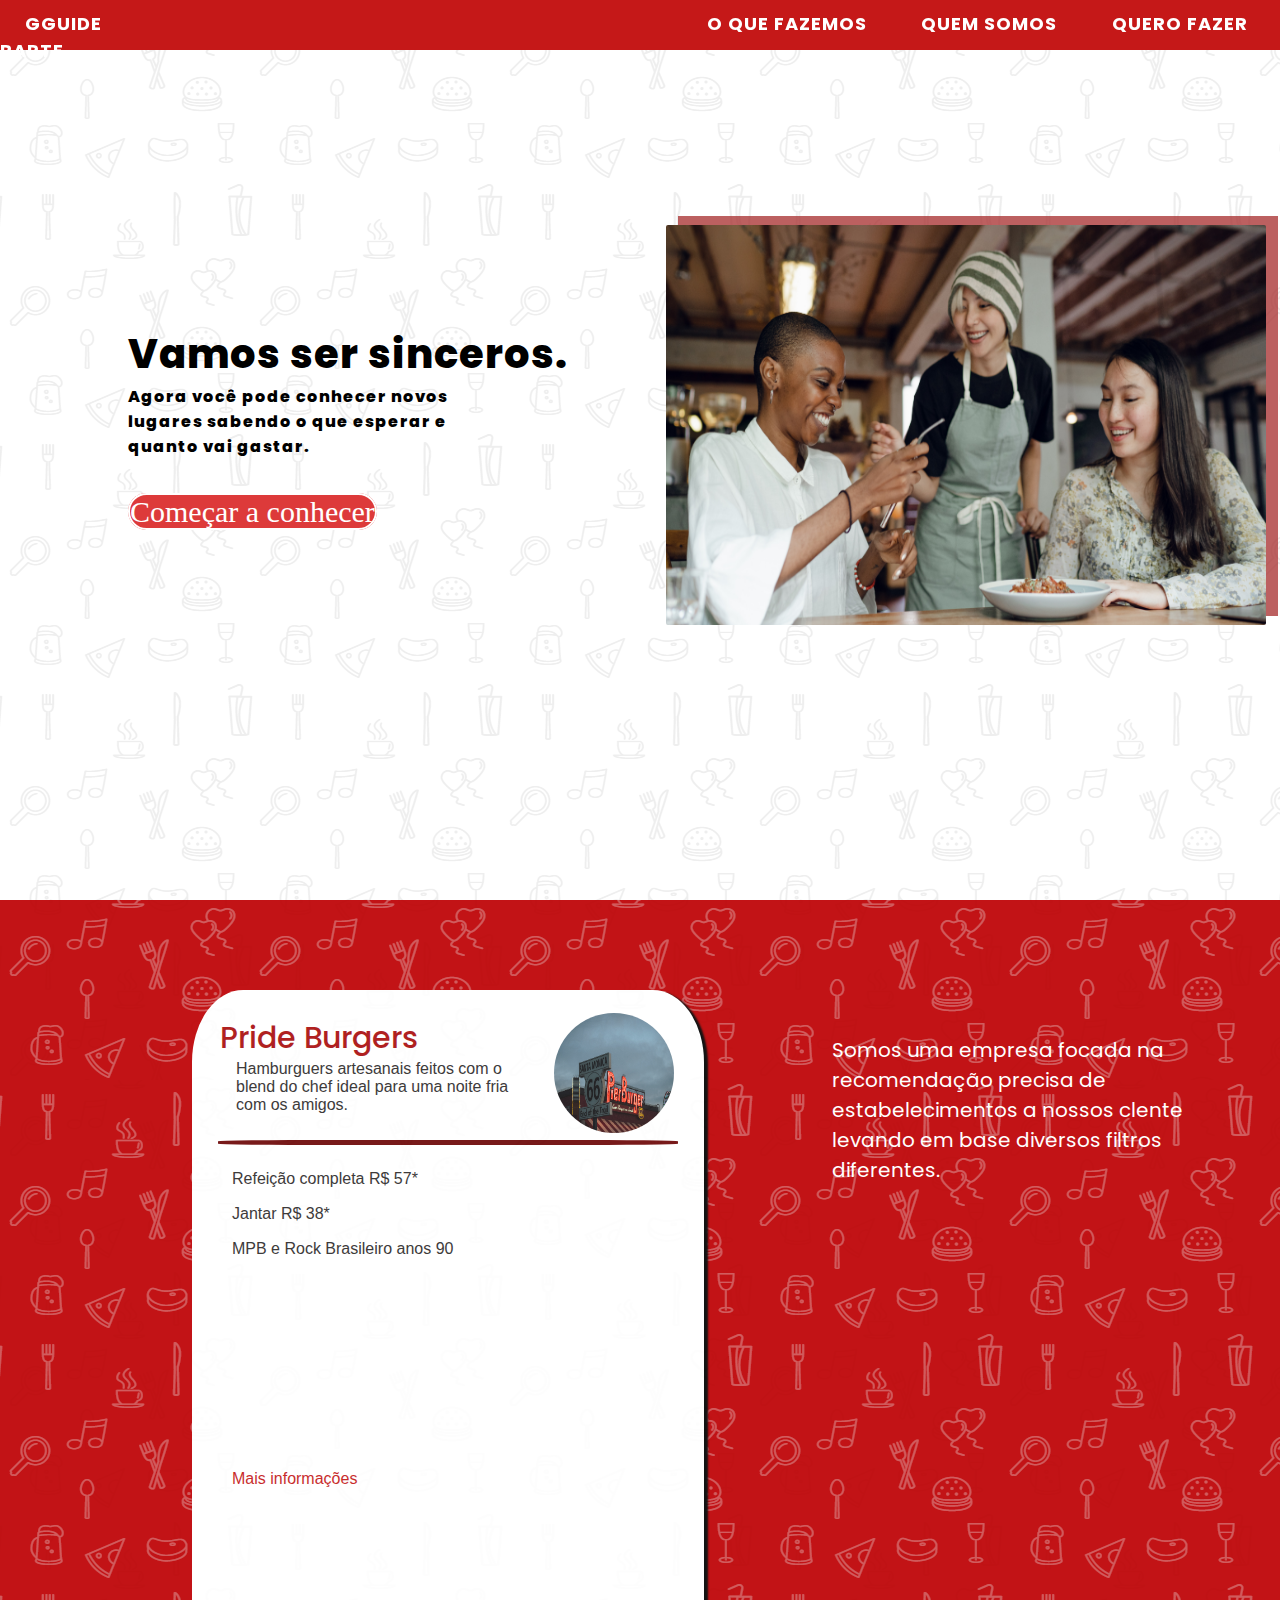
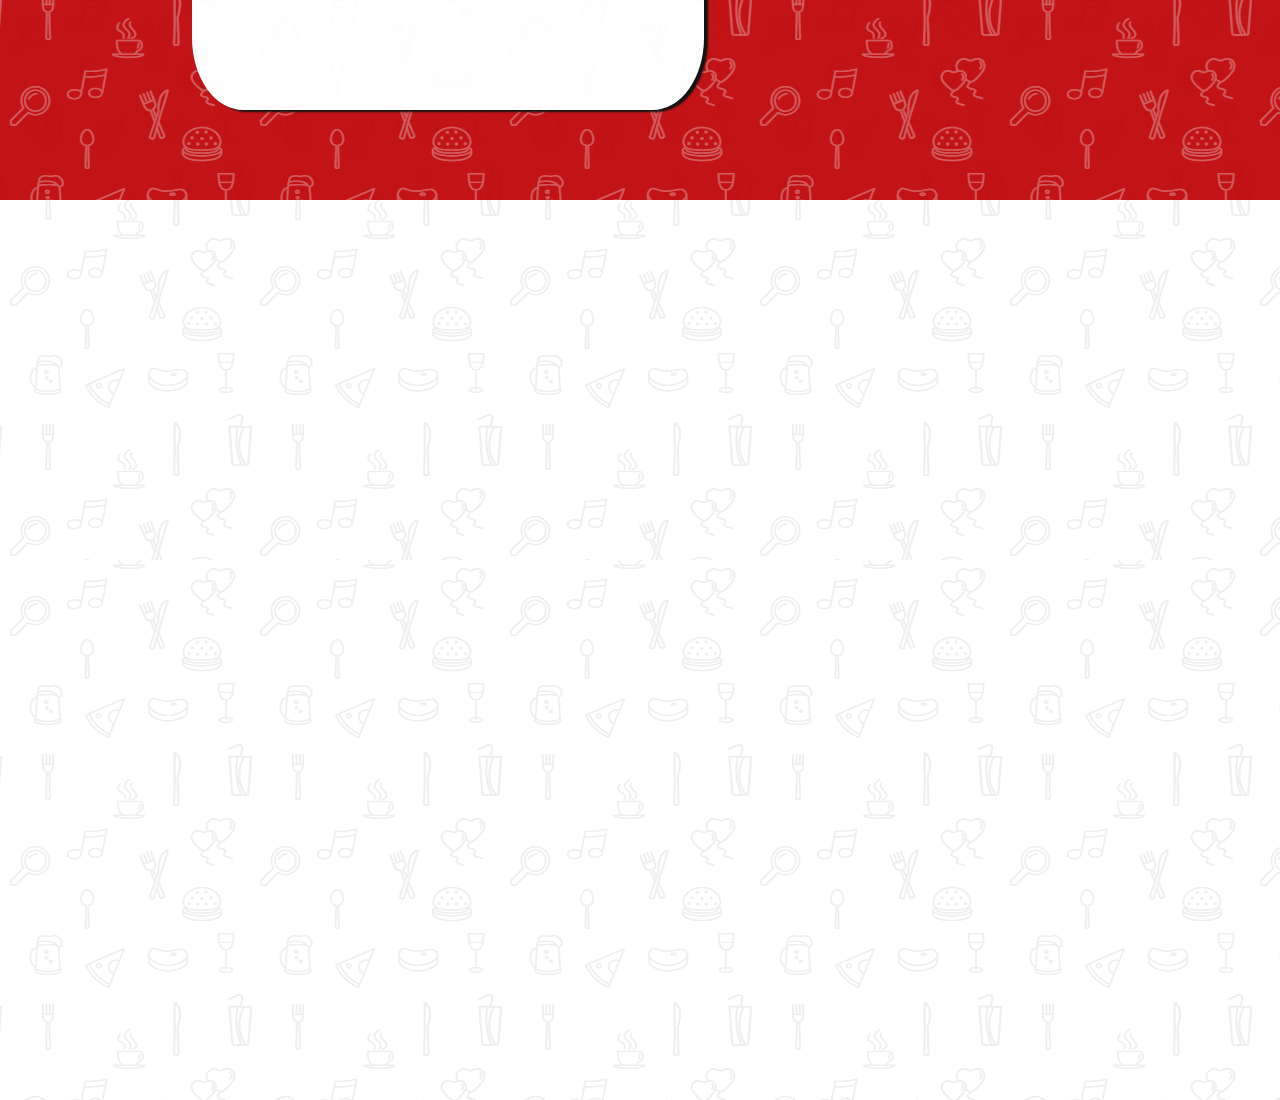
==== index.html @ 15209729 "Initial commit" ====
<!DOCTYPE html>
<html lang="en" ng-app="app">
<head>
    <meta charset="UTF-8">
    <meta http-equiv="X-UA-Compatible" content="IE=edge">
    <meta name="viewport" content="width=device-width, initial-scale=1.0">
    <link href="https://fonts.googleapis.com/css2?family=Poppins:wght@100&display=swap" rel="stylesheet">
    <link rel="preconnect" href="https://fonts.gstatic.com">
    <link href="https://fonts.googleapis.com/css2?family=Lato&display=swap" rel="stylesheet"> 
    <link href="https://fonts.googleapis.com/css2?family=Poppins:wght@300&display=swap" rel="stylesheet">
    <link rel="stylesheet" type="text/css" href="style.css">
   
    <title>GGuide</title>
</head>
<body>
    <div class="verticalBar"></div>
    <nav class="navbar">
        <ul>
            <li class="logo"><a>GGUIDE</a></li>
            <li></li><li></li><li></li><li></li><li><li></li><li></li><li></li><li></li><li></li>
            <li></li>
            <li class="li1" onclick="pageScrollT2()"><a>O que fazemos</a></li>
            <li class="li" onclick="pageScrollT3()"><a>Quem somos</a></li>
            <li class="li2"><a>Quero fazer parte</a></li>    
       </ul>
    </nav>
    <div class="pageone">
        <p class="h1">Vamos ser sinceros.</p>
        <p class="h2">Agora você pode conhecer novos lugares sabendo o que esperar e quanto vai gastar.</p>
        <a class="callToAct">Começar a conhecer</a>
        <img src="images/frontrest.jpg" class="imagem">
        <div class="kindshadow"></div>
    </div>
    <div class="pagetwo" id="p2">
        <p class="p2h1">Somos uma empresa focada na recomendação precisa de estabelecimentos a nossos clente levando em base diversos filtros diferentes.</p>
        <div class="containerp2">
            <p class="restName">Pride Burgers</p><br><br><br>
            <p class="restDesc">Hamburguers artesanais feitos com o blend do chef ideal para uma noite fria com os amigos.</p>
            <img class="restFoto" src="images/burguerplace.jpg">
            <div class="crossbar"></div>    
            <p class="restPrice">Refeição completa R$ 57*</p>
            <p class="restPrice2">Jantar R$ 38*</p>
            <p class="restMusic">MPB e Rock Brasileiro anos 90</p>
            <div class="moreInfo">Mais informações</div>

        </div>
    
    </div>
    <div class="pagethree">

    </div>

    

    
<script type="text/javascript" src="app.js"></script>
</body>
</html>
---- style.css ----
* {
    margin: 0;
    padding: 0;
    box-sizing: border-box;
}

body {
    width: 100%;
    background-image: url('images/icnbg.png');
    z-index: -2;
}

.pageone{
    height: 100vh;
    position: absolute;
    top: 0;
    z-index: -1;
    background-color: rgba(255, 255, 255, 0.250);
    justify-content: center;
    align-items: center;
    
    width: 100%;
}
.pagetwo {
    width: 100%;
    height: 100vh;
    top: 100vh;
    position: absolute;
    z-index: -1;
    background-image: url('images/icnbg2.png');
    opacity: 0.92;
}

.pagethree{
    width: 100%;
    height: 100vh;
    top: 200vh;
    position: absolute;
    z-index: -1;
    background-color: rgba(255, 255, 255, 0.250);
}

.pageone p{
    font-family: 'Poppins',sans-serif;
    font-weight: 800;
    color: black;
    letter-spacing: 1px;
}

.newbtn {
    border: 2px solid black;
    font-size: 18px;
    background-color: rgb(214, 19, 58);
    position: relative;
    left: 40%;
    height: 30px;
    margin-top: 40px;

}

.navbar {
   
    justify-content: space-around;
    width: 100%;
    height: 50px;
    align-items: center;
    vertical-align: center;
    top: 0;
    font-size: 18px;
    position: fixed;
    z-index: 1;
    background-color: rgb(197,24,24);
}

.searchBar {
    width: 80%;
    border-radius: 4px;
    border: 0px;
    position: relative;
    left: 10%;
    top: 35px;
}




.searchBar::selection{
    border: 0px;
}

@keyframes SlideNav {
    from {
        left:-100%;
        opacity: 0;
    }
    to{
        left:0;
        opacity: 1;
    }
}
.container {
    position: relative;
    height: 70vh;
    top: 15vh;
    width: 35vw;
    left: 15%;
    padding: 25px;
    border-radius: 20px;
    box-shadow: -5px 5px 3px #2c2c2c;
    background-color: rgb(197, 24, 24);

}

.text {
    color: rgb(0, 0, 0);
    line-height: 150%;
    font-weight: 500;
    font-family: 'Courier New', Courier, monospace;
}




.navbar li {
    font-family:'Poppins',sans-serif;
    font-size: 18px;
    color: rgb(255, 255, 255);
    list-style: none;
    display: inline;
    margin:25px;
    top:10px;
    position: relative;
    

}
.navbar a{
    text-decoration: none;
    letter-spacing: 1px;
    font-weight: bold;
    font-size: 18px;
    text-transform: uppercase;
    margin-bottom: 0;
    font-weight: 700;
    
}


.logo a{
    text-decoration: none;
    font-weight: bold;
    font-family: 'Poppins',sans-serif;
    color: white;
}

.navbar li a:hover{
    font-weight: bold;
    font-size: 20px;;
    cursor: pointer;
}


.h1 {
    color: rgb(197, 24, 24);
    font-family: 'Lucida Sans', 'Lucida Sans Regular', 'Lucida Grande', 'Lucida Sans Unicode', Geneva, Verdana, sans-serif;
    position: relative;
    top: 24vh;
    font-weight: bold;
    font-size: 40px;
    margin-left: 10%;
    top: 36%;    
}

.h2{
    color: rgb(197, 24, 24);
    font-family: 'Lucida Sans', 'Lucida Sans Regular', 'Lucida Grande', 'Lucida Sans Unicode', Geneva, Verdana, sans-serif;
    position: relative;
    top: 35vh;
    font-size: 16px;
    width: 30%;
    margin-left: 10%;
    top: 36%;    
}

.imagem {
    align-items: center;
    justify-content: center;
    position: absolute;
    text-align: center;
    vertical-align: center;
    top: 25vh;
    height: 400px;
    width: 600px;
    left: 52%;
    border-radius: 2px;

}

.kindshadow {
    height: 400px;
    width: 600px;
    z-index: -1;
    background-color: rgba(165, 40, 40, 0.74);
    position: absolute;
    left: 53%;
    top: 24vh;
}

.callToAct{
    border:2px solid white;
    background-color: rgb(221, 58, 58);
    top:45vh;
    height: 50px;
    font-size: 30px;
    position: relative;
    border-radius: 40px;
    color: white;
    margin-left: 10%;
    top: 40%;
    
}






@keyframes HoverCTA {
    from {
        color: white;
        background: rgb(221, 58, 58);
    }
    to {
        color: rgb(221, 58, 58);
        background: white;
        border: 2px solid rgb(221,58,58);
        cursor: pointer;
    }
}

@keyframes HoverCTA2 {
    from {
        color: rgb(221, 58, 58);
        background: white;
        border: 2px solid rgb(221,58,58);
    }
    to {
        color: white;
        background: rgb(221, 58, 58);
    }
}

.containerp2{
    height: 80%;
    width: 40%;
    background-color: white;
    left: 15%;
    top:10%;
    position: relative;
    border-radius: 10%;
    box-shadow: 4px 2px 2px #000;
    padding: 15px;
    display: block;
    cursor: default;

}

.p2h1{
    font-family: 'Poppins',sans-serif;
    font-size: 20px;
    width: 30%;
    position: relative;
    left: 65%;
    top: 15%;
    float: left;
    color: white;
    
}

.containerp2 p {
    font-weight: 500;
}

.restName{
    position: absolute;
    top: 25px;
    right: 56%;
    font-family: 'Poppins',sans-serif;
    font-weight: bold;
    color:rgb(170, 15, 15);
    font-size: 30px;
}

.restDesc {
    position: absolute;
    top: 70px;
    left: 44px;
    width: 300px;
    font-family: 'Lucida Sans', 'Lucida Sans Regular', 'Lucida Grande', 'Lucida Sans Unicode', Geneva, Verdana, sans-serif;
    font-size: 16px;
    color: rgb(46, 43, 43);
}   

.restFoto {
    height: 120px;
    width: 120px;
    border-radius: 50%;
    position: absolute;
    top: 23px;
    right: 30px;
}

.crossbar {
    width: 90%;
    left: 5%;
    top: 150px;
    height: 5px;
    background-color: rgb(109, 7, 7);
    position: absolute;
    border-radius: 25%;
}

.restPrice {
    position: absolute;
    top: 180px;
    left: 40px;
    color: rgb(46, 43, 43);
    font-family: 'Lucida Sans', 'Lucida Sans Regular', 'Lucida Grande', 'Lucida Sans Unicode', Geneva, Verdana, sans-serif;
    
}

.restPrice2{
    position: absolute;
    top: 215px;
    left: 40px;
    color: rgb(46, 43, 43);
    font-family: 'Lucida Sans', 'Lucida Sans Regular', 'Lucida Grande', 'Lucida Sans Unicode', Geneva, Verdana, sans-serif;
}

.restMusic{
    position: absolute;
    top: 250px;
    left: 40px;
    color: rgb(46, 43, 43);
    font-family: 'Lucida Sans', 'Lucida Sans Regular', 'Lucida Grande', 'Lucida Sans Unicode', Geneva, Verdana, sans-serif;
}

.moreInfo{
    position: absolute;
    top: 480px;
    left: 40px;
    color: rgb(197,24,24);
    font-family: 'Lucida Sans', 'Lucida Sans Regular', 'Lucida Grande', 'Lucida Sans Unicode', Geneva, Verdana, sans-serif;
}

@keyframes pulin {
    0%{
        transform : translateY(0px);
    }
    50%{
        transform: translateY(2px);
    }
    100%{
        transform : translateY(0px);
    }
}
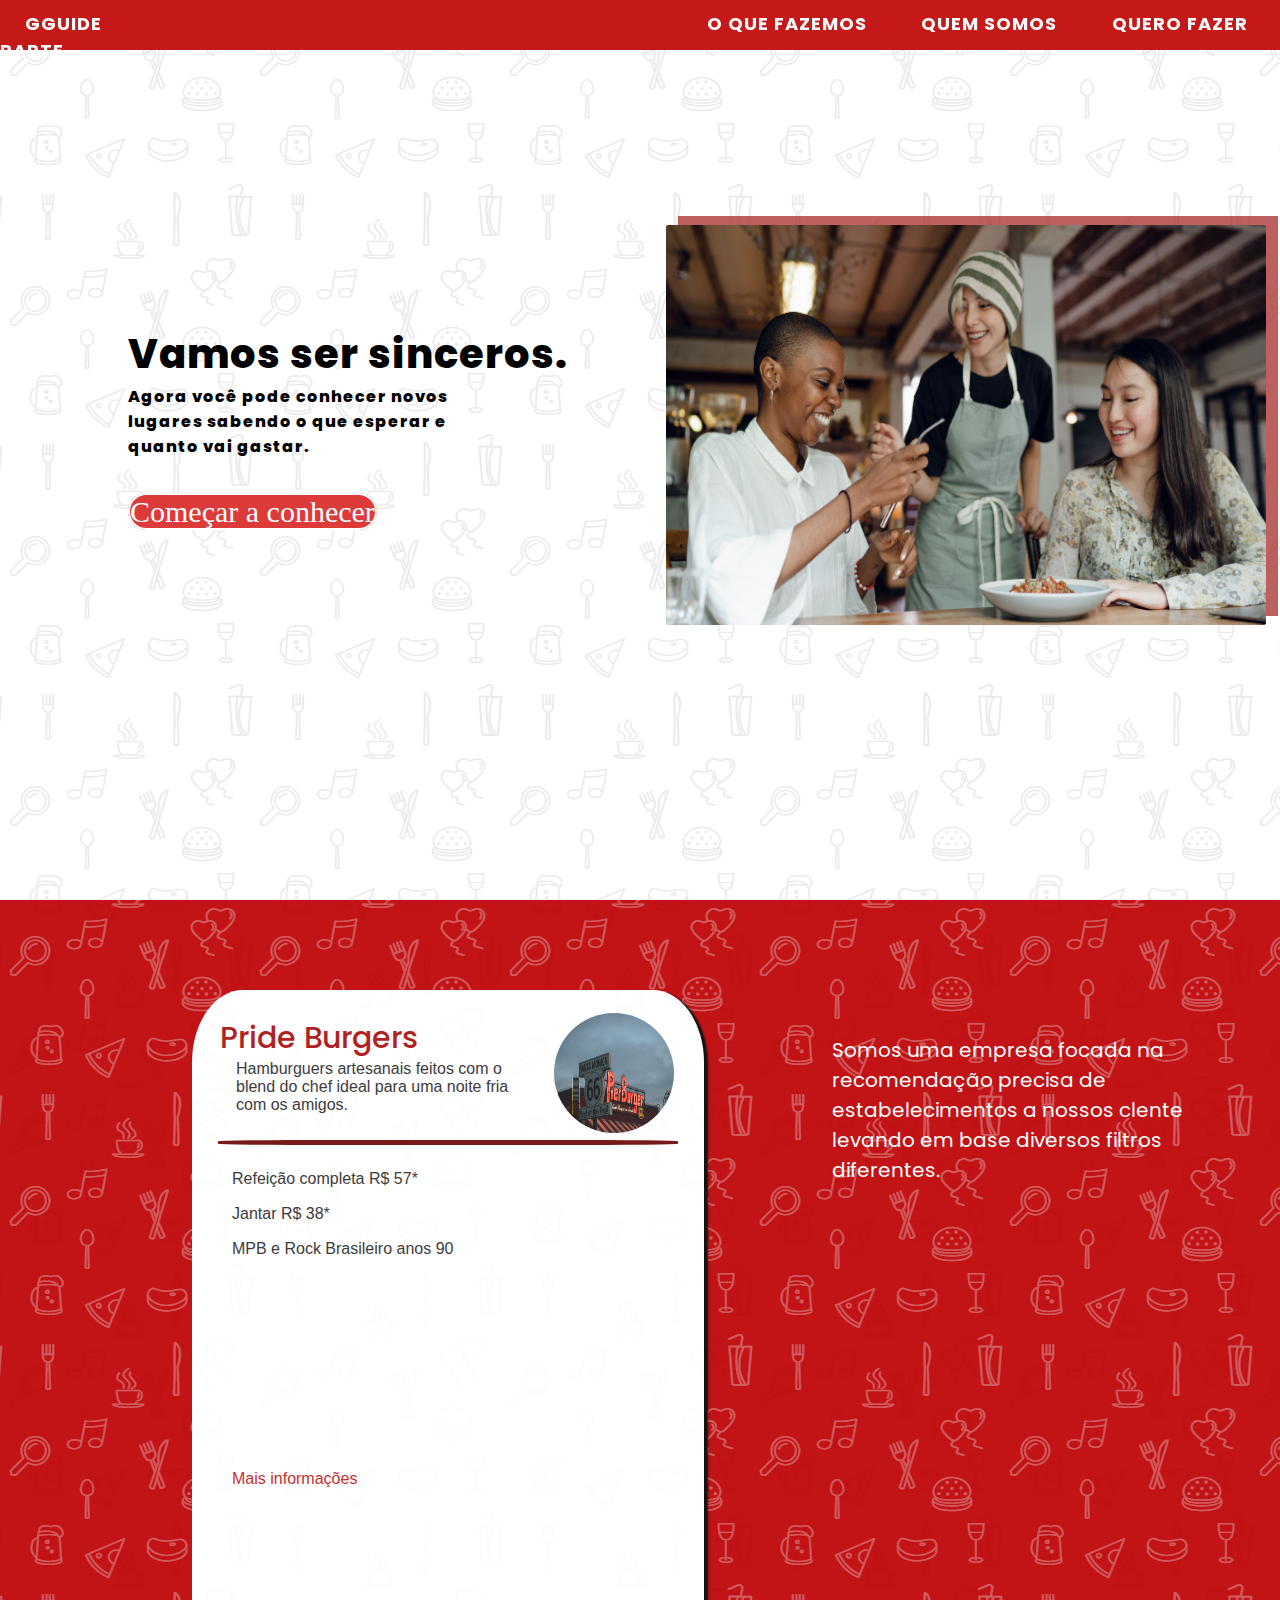
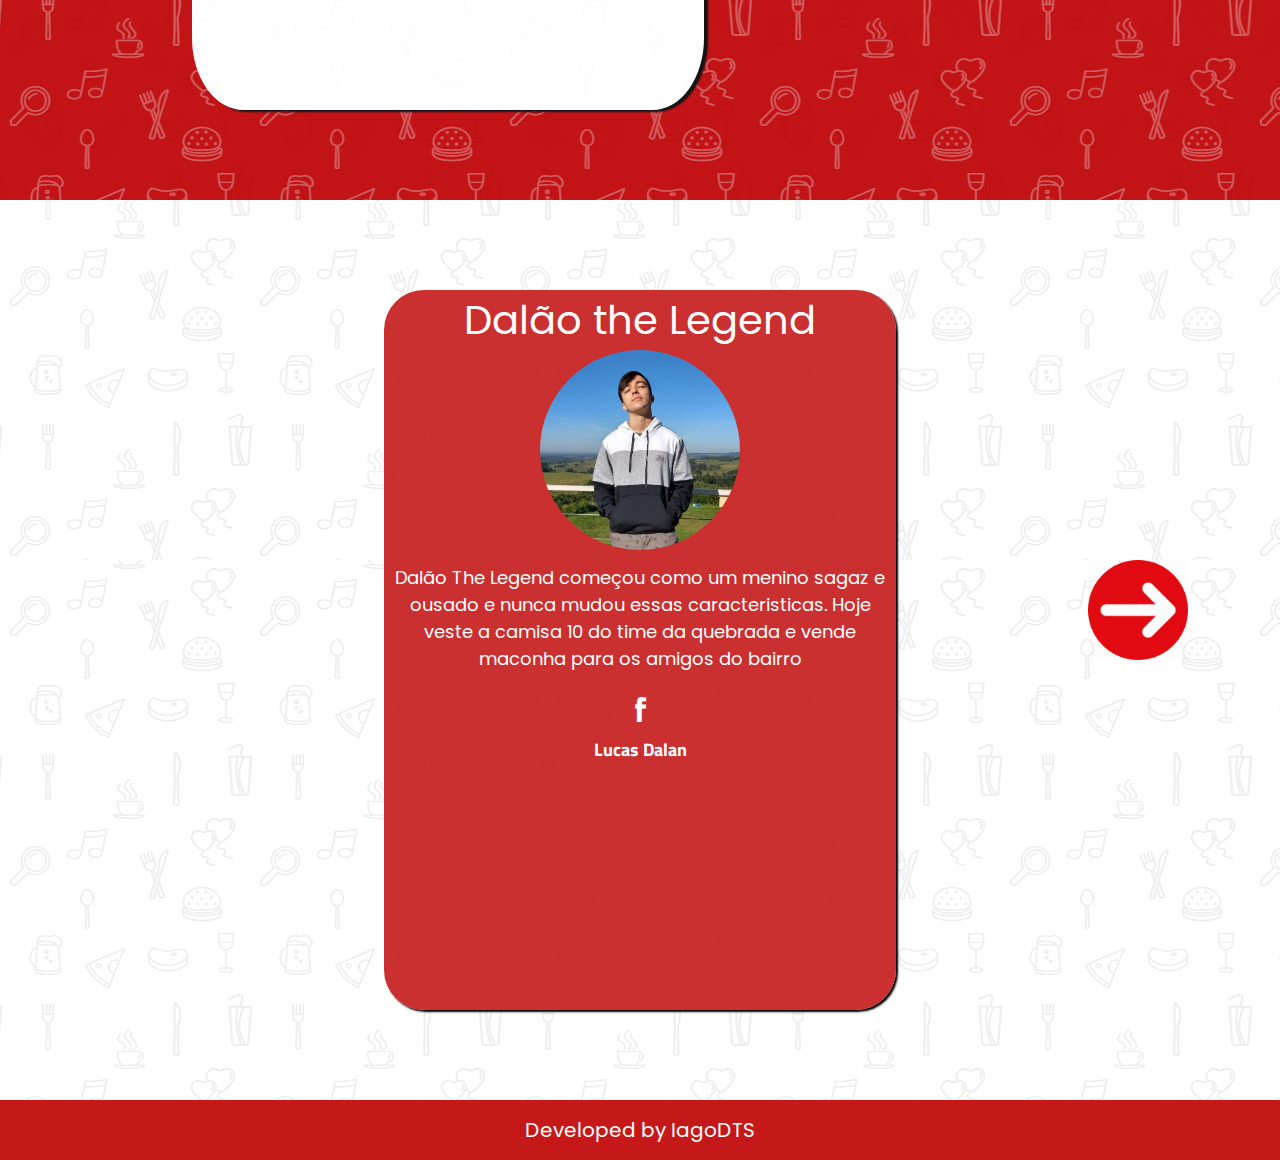
==== commit da7b3496: "GG-00 - Projeto Base" ====
--- a/index.html
+++ b/index.html
@@ -8,6 +8,7 @@
     <link rel="preconnect" href="https://fonts.gstatic.com">
     <link href="https://fonts.googleapis.com/css2?family=Lato&display=swap" rel="stylesheet"> 
     <link href="https://fonts.googleapis.com/css2?family=Poppins:wght@300&display=swap" rel="stylesheet">
+    <link href="https://fonts.googleapis.com/css2?family=Titillium+Web:wght@700&display=swap" rel="stylesheet"> 
     <link rel="stylesheet" type="text/css" href="style.css">
    
     <title>GGuide</title>
@@ -24,7 +25,8 @@
             <li class="li2"><a>Quero fazer parte</a></li>    
        </ul>
     </nav>
-    <div class="pageone">
+    <main>
+        <div class="pageone">
         <p class="h1">Vamos ser sinceros.</p>
         <p class="h2">Agora você pode conhecer novos lugares sabendo o que esperar e quanto vai gastar.</p>
         <a class="callToAct">Começar a conhecer</a>
@@ -46,9 +48,53 @@
         </div>
     
     </div>
-    <div class="pagethree">
+    <div class="pagethree" id="p3">
+        <div>
+            <img src="images/arrow.jpg" class="arrow" onclick="next()">
+        </div>
+        <div>
+            <img src="images/arrow.jpg" class="arrowback" onclick="anterior()">
+        </div>
+        <div class="carddalao">
+            <div>
+                <p class="cardtextd">Dalão the Legend</p>
+                <img src="images/dalao.jpg" class="cardfotod">
+                <p class="carddescd">Dalão The Legend começou como um menino sagaz e ousado e nunca mudou essas caracteristicas. Hoje veste a camisa 10 do time da quebrada e vende maconha para os amigos do bairro</p>
+                <p class="cardiconfbd"><a href="https://www.facebook.com/profile.php?id=100005269309431" target="_blank">f<p class="cardnamed">Lucas Dalan</p></a></p>
+            </div>
+        </div>
+        <div class="cardxanxes">
+            <div>
+                <p class="cardtextx">Gustavo "Xanxes" Sanches</p>
+                <img src="images/xanxes.jpg" class="cardfotox">
+                <p class="carddescx">Menino Xanxes tambem conhecido como o cara que aprovou o Iago em duas matérias no semestre passado é nosso prodigio especializado em arduinos e metanfetamina</p>
+                <p class="cardiconfbx"><a href="https://www.facebook.com/gustavo.sanchesvieira" target="_blank">f<p class="cardnamex">Gustavo Sanches</p></a></p>
+            </div>
+        </div>
+        <div class="cardmig">
+            <div>
+                <p class="cardtextm">Miguel Maconha</p>
+                <img src="images/mig.jpg" class="cardfotom">
+                <p class="carddescm">Miguelzin da Maconha,tambem conhecido como Miguel Maconha é ex estudante de fisica na UFMG,apitdão com matematica e rapido aprendizado,gosta de fumar maconha</p>
+                <p class="cardiconfbm"><a href="https://www.facebook.com/miguelfrancisco.bossonibarreto" target="_blank">f<p class="cardnamem">Miguel Bossoni</p></a></p>
+            </div>
+        </div>
+        <div class="cardiago">
+            <div>
+                <p class="cardtexti">Iago Gonzales</p>
+                <img src="images/iagod.jpg" class="cardfotoi">
+                <p class="carddesci">Iagod Gonzales é conhecimento por ser o brabo que tem nome. Em ocasiões onde perguntam o nome do brabo,é respondido que o brabo tem nome. Uso de narcoticos incerto.</p>
+                <p class="cardiconfbi"><a href="https://www.facebook.com/IagoGonzales/" target="_blank">f<p class="cardnamei">Iago Gonzales</p></a></p>
+            </div>
+        </div>
 
+        
     </div>
+    </main>
+    <footer class="foot">
+        <p class="foottext">Developed by IagoDTS</p>
+    </footer>
+    
 
     
 
--- a/style.css
+++ b/style.css
@@ -15,7 +15,7 @@
     position: absolute;
     top: 0;
     z-index: -1;
-    background-color: rgba(255, 255, 255, 0.250);
+    background-color: rgba(255, 255, 255, 0.103);
     justify-content: center;
     align-items: center;
     
@@ -362,4 +362,433 @@
     100%{
         transform : translateY(0px);
     }
+}
+
+.foot {
+    height: 60px;
+    position: absolute;
+    top: 300vh;
+    width: 100%;
+    background-color: rgb(197,24,24);
+    text-align: center;
+}
+
+.foottext{
+    color: white;
+    font-family: 'Poppins',sans-serif;
+    font-size: 20px;
+    position: relative;
+    top: 15px;
+}
+
+
+.carddalao{
+    height: 80%;
+    width: 40%;
+    position: absolute;
+    top: 10%;
+    left:30%;
+    background-color: rgba(197, 24, 24, 0.897);
+    border-radius: 40px;
+    align-items: center;
+    justify-content: center;
+    text-align: center;
+    box-shadow: 2px 2px 2px #000;
+    display: block;
+}
+
+.cardfotod {
+    height: 200px;
+    width: 200px;
+    border-radius: 50%;
+}
+
+.cardtextd {
+    font-family: 'Poppins',sans-serif;
+    font-size: 40px;
+    position: relative;
+    color: white;
+}
+
+.carddescd {
+    font-family: 'Poppins',sans-serif;
+    font-size: 18px;
+    position: relative;
+    color: white;
+    margin: 10px;
+}
+
+.cardiconfbd{
+    text-decoration: none;
+    position: relative;
+    top: 85%;
+
+    font-family: 'Titillium Web', sans-serif;
+    color: white;
+    font-size: 35px;
+    font-weight: bold;
+
+}
+
+.cardiconfbd a {
+    text-decoration: none;
+    position: relative;
+    top: 85%;
+
+    font-family: 'Titillium Web', sans-serif;
+    color: white;
+    font-size: 35px;
+    font-weight: bold;
+}
+
+.cardnamed {
+    text-decoration: none;
+    position: relative;
+    top: 88%;
+    font-family: 'Titillium Web', sans-serif;
+    color: white;
+    font-size: 18px;
+    font-weight: bold;
+}
+
+.cardnamed a{
+    text-decoration: none;
+    color: white;
+    font-size: 18px;
+}
+
+.cardxanxes{
+    height: 80%;
+    width: 40%;
+    position: absolute;
+    top: 10%;
+    left:30%;
+    background-color: rgba(197, 24, 24, 0.897);
+    border-radius: 40px;
+    align-items: center;
+    justify-content: center;
+    text-align: center;
+    box-shadow: 2px 2px 2px #000;
+    visibility: hidden;
+}
+
+.cardfotox {
+    height: 200px;
+    width: 200px;
+    border-radius: 50%;
+}
+
+.cardtextx {
+    font-family: 'Poppins',sans-serif;
+    font-size: 40px;
+    position: relative;
+    color: white;
+}
+
+.carddescx {
+    font-family: 'Poppins',sans-serif;
+    font-size: 18px;
+    position: relative;
+    color: white;
+    margin: 10px;
+}
+
+.cardiconfbx{
+    text-decoration: none;
+    position: relative;
+    top: 85%;
+
+    font-family: 'Titillium Web', sans-serif;
+    color: white;
+    font-size: 35px;
+    font-weight: bold;
+
+}
+
+.cardiconfbx a {
+    text-decoration: none;
+    position: relative;
+    top: 85%;
+
+    font-family: 'Titillium Web', sans-serif;
+    color: white;
+    font-size: 35px;
+    font-weight: bold;
+}
+
+.cardnamex {
+    text-decoration: none;
+    position: relative;
+    top: 88%;
+    font-family: 'Titillium Web', sans-serif;
+    color: white;
+    font-size: 18px;
+    font-weight: bold;
+}
+
+.cardnamex a{
+    text-decoration: none;
+    color: white;
+    font-size: 18px;
+}
+
+
+
+.arrow {
+    text-decoration: none;
+    position: absolute;
+    left: 85%;
+    width: 100px;
+    height: 100px;
+    top: 40%;
+}
+
+.arrow:hover{
+    cursor: pointer;
+}
+
+.cardmig{
+    height: 80%;
+    width: 40%;
+    position: absolute;
+    top: 10%;
+    left:30%;
+    background-color: rgba(197, 24, 24, 0.897);
+    border-radius: 40px;
+    align-items: center;
+    justify-content: center;
+    text-align: center;
+    box-shadow: 2px 2px 2px #000;
+    visibility: hidden;
+}
+
+.cardfotom {
+    height: 200px;
+    width: 200px;
+    border-radius: 50%;
+}
+
+.cardtextm {
+    font-family: 'Poppins',sans-serif;
+    font-size: 40px;
+    position: relative;
+    color: white;
+}
+
+.carddescm {
+    font-family: 'Poppins',sans-serif;
+    font-size: 18px;
+    position: relative;
+    color: white;
+    margin: 10px;
+}
+
+.cardiconfbm{
+    text-decoration: none;
+    position: relative;
+    top: 85%;
+
+    font-family: 'Titillium Web', sans-serif;
+    color: white;
+    font-size: 35px;
+    font-weight: bold;
+
+}
+
+.cardiconfbm a {
+    text-decoration: none;
+    position: relative;
+    top: 85%;
+
+    font-family: 'Titillium Web', sans-serif;
+    color: white;
+    font-size: 35px;
+    font-weight: bold;
+}
+
+.cardnamem {
+    text-decoration: none;
+    position: relative;
+    top: 88%;
+    font-family: 'Titillium Web', sans-serif;
+    color: white;
+    font-size: 18px;
+    font-weight: bold;
+}
+
+.cardnamem a{
+    text-decoration: none;
+    color: white;
+    font-size: 18px;
+}
+
+.cardiago{
+    height: 80%;
+    width: 40%;
+    position: absolute;
+    top: 10%;
+    left:30%;
+    background-color: rgba(197, 24, 24, 0.897);
+    border-radius: 40px;
+    align-items: center;
+    justify-content: center;
+    text-align: center;
+    box-shadow: 2px 2px 2px #000;
+    visibility: hidden;
+}
+
+.cardfotoi {
+    height: 200px;
+    width: 200px;
+    border-radius: 50%;
+}
+
+.cardtexti {
+    font-family: 'Poppins',sans-serif;
+    font-size: 40px;
+    position: relative;
+    color: white;
+}
+
+.carddesci {
+    font-family: 'Poppins',sans-serif;
+    font-size: 18px;
+    position: relative;
+    color: white;
+    margin: 10px;
+}
+
+.cardiconfbi{
+    text-decoration: none;
+    position: relative;
+    top: 85%;
+
+    font-family: 'Titillium Web', sans-serif;
+    color: white;
+    font-size: 35px;
+    font-weight: bold;
+
+}
+
+.cardiconfbi a {
+    text-decoration: none;
+    position: relative;
+    top: 85%;
+
+    font-family: 'Titillium Web', sans-serif;
+    color: white;
+    font-size: 35px;
+    font-weight: bold;
+}
+
+.cardnamei {
+    text-decoration: none;
+    position: relative;
+    top: 88%;
+    font-family: 'Titillium Web', sans-serif;
+    color: white;
+    font-size: 18px;
+    font-weight: bold;
+}
+
+.cardnamei a{
+    text-decoration: none;
+    color: white;
+    font-size: 18px;
+}
+
+.arrowback {
+    transform: scaleX(-1);
+    position: absolute;
+    left: 5%;
+    width: 100px;
+    height: 100px;
+    top: 40%;
+    visibility:visible;
+}
+
+.arrowback:hover{
+    cursor: pointer;
+}
+
+
+
+
+
+
+
+
+
+
+
+
+
+
+
+
+
+
+
+
+
+
+
+
+
+
+
+
+
+
+
+
+
+
+
+
+
+
+@keyframes nextcard {
+    from{
+        left: 130%;
+        visibility: hidden;
+    }
+    to {
+        left: 30%;
+        visibility: visible;
+    }
+}
+
+@keyframes actualcard {
+    from{
+        left: 30%;
+        visibility: visible;
+    }
+    to {
+        left : -90%;
+        visibility: hidden;
+    }
+}
+
+@keyframes anterior {
+    from {
+        left : -90%;
+        visibility: hidden;
+    }
+    to {
+        left: 30%;
+        visibility: visible;
+    }
+}
+
+@keyframes actual {
+    from{
+        left: 30%;
+        visibility: visible;
+    }
+    to {
+        left : 130%;
+        visibility: hidden;
+    }
+}
 }